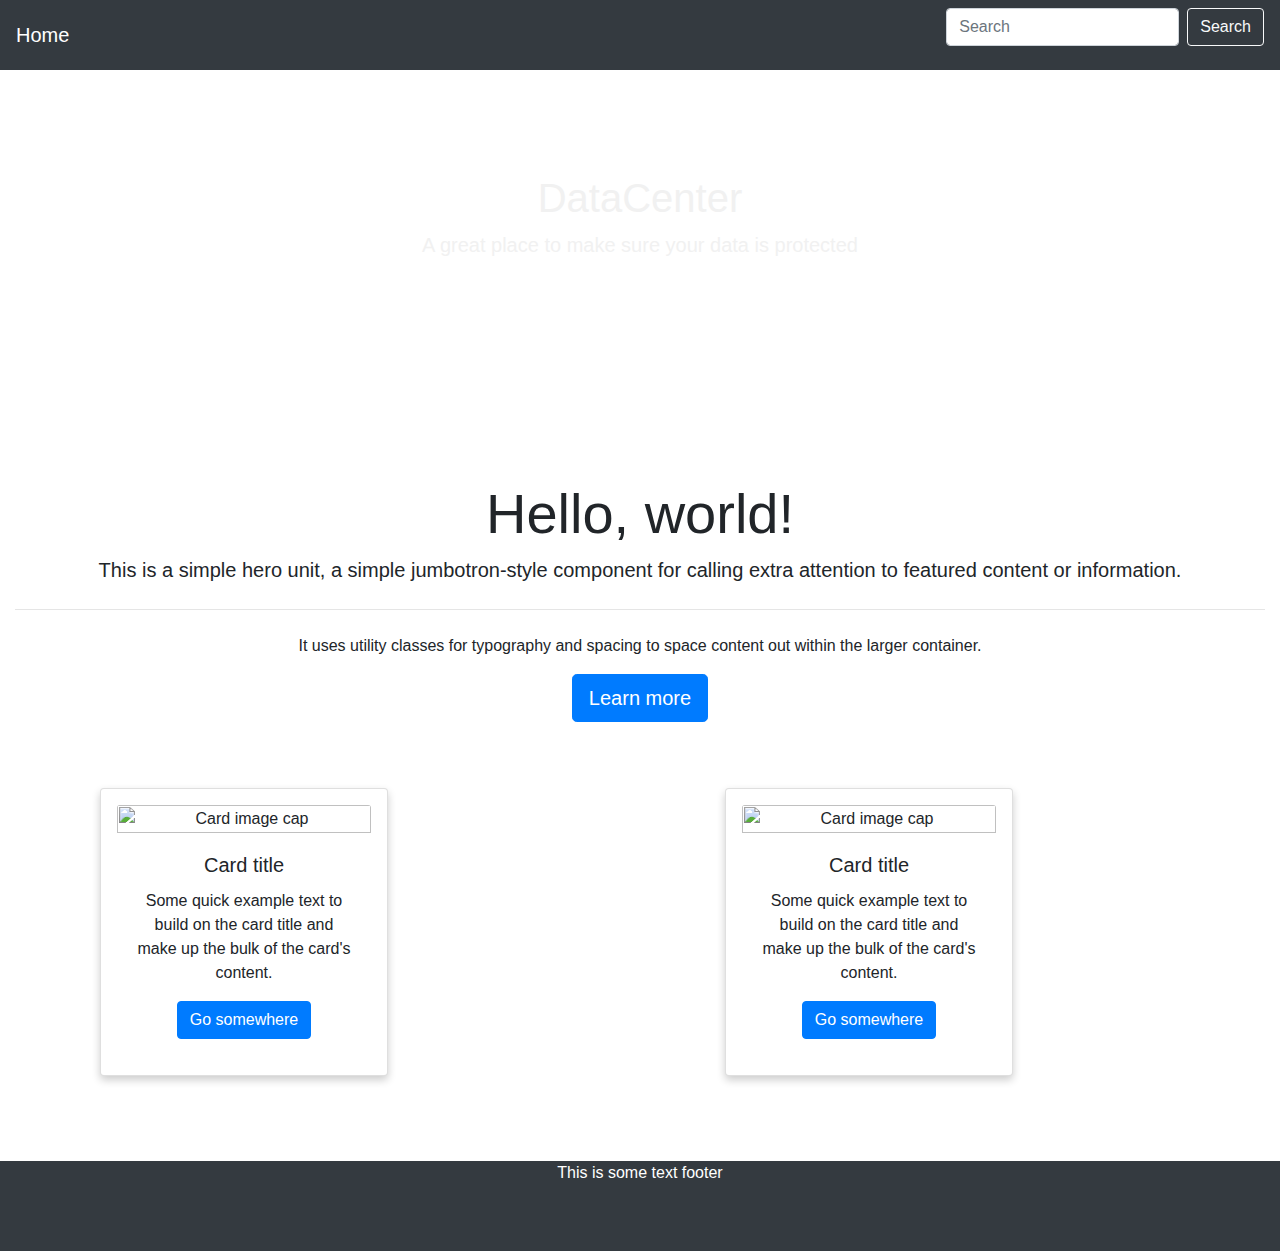
==== index.html @ 4947f7ec "dash" ====
<html lang="en">
<head>
  <meta charset="UTF-8">
  <meta http-equiv="X-UA-Compatible" content="IE=edge">
  <meta name="viewport" content="width=device-width, initial-scale=1.0">
  <title>Document</title>
</head>
<body>
  
</body>
</html>
<head>
    <meta charset="UTF-8">
    <meta http-equiv="X-UA-Compatible" content="IE=edge">
    <meta name="viewport" content="width=device-width, initial-scale=1.0">
    <link rel="stylesheet" href="style.css">
    <link rel="stylesheet" href="https://stackpath.bootstrapcdn.com/bootstrap/4.3.1/css/bootstrap.min.css"/>
    <script type="text/javascript" src='js/index.js'></script>
    <title>DataDemo</title>

</head>
<body>
    
  <nav class="navbar lg fixed-top navbar navbar-dark bg-dark">  
    <a class="navbar-brand" href="index.html">Home</a>

     <form class="form-inline">
      <input class="form-control mr-sm-2" type="search" placeholder="Search" aria-label="Search">
      <button class="btn btn-outline-light my-2 my-sm-0" type="submit">Search</button>
    </form>
  
      </nav>

      <header class="masthead">
        <div class="container h-100">
          <div class="row h-100 align-items-center">
            <div class="col-12 text-center">
              <h1 class="font-weight-light">DataCenter</h1>
              <p class="lead">A great place to make sure your data is protected</p>
            </div>
          </div>
        </div>
      </header>

<body>
      <div class="container-fluid">
      <div class="jumbotron-fluid">
        <h1 class="display-4">Hello, world!</h1>
        <p class="lead">This is a simple hero unit, a simple jumbotron-style component for calling extra attention to featured content or information.</p>
        <hr class="my-4">
        <p>It uses utility classes for typography and spacing to space content out within the larger container.</p>
        <p class="lead">
          <a class="btn btn-primary btn-lg" href="#" role="button" >Learn more</a>
        </p>

        <div class="row">
        <div class="column">
        <div class="card" style="width: 18rem;">
          <img class="card-img-top" src="..." alt="Card image cap">
          <div class="card-body">
            <h5 class="card-title">Card title</h5>
            <p class="card-text">Some quick example text to build on the card title and make up the bulk of the card's content.</p>
            <a href="#" class="btn btn-primary">Go somewhere</a>
          </div>
        </div>
        </div>
        
      
        <div class="row">
          <div class="column">
          <div class="card" style="width: 18rem;">
            <img class="card-img-top" src="..." alt="Card image cap">
            <div class="card-body">
              <h5 class="card-title">Card title</h5>
              <p class="card-text">Some quick example text to build on the card title and make up the bulk of the card's content.</p>
              <a href="#" class="btn btn-primary">Go somewhere</a>
            </div>
          </div>
          </div>
      </div>
    </div>
    </div>
    </div>

      <div class="footer bg-dark">
        <p>This is some text footer</p>
      </div>
    </body>
</body>
</html>
---- style.css ----
.footer {
  position: sticky fixed;
  height: 10%;
  width: 100%;
  color: white;
  text-align: center;
  margin-left: 0px;
  margin-right: 0%;
}

.jumbotron-fluid {
  margin-top: 30px;
  margin-bottom: 85px;
  text-align: center;
}

.column {
  float: left;
  width: 50%;
  padding: 0 100px;
  margin-top: 50px;
}

.row {
  margin: 0 -5px;
}

.row:after {
  content: "";
  display: table;
  clear: both;
}

.card {
  box-shadow: 0 4px 8px 0 rgba(0, 0, 0, 0.2); /* this adds the "card" effect */
  padding: 16px;
  text-align: center;
  background-color: #f1f1f1;
}

.masthead {
  height: 50vh;
  min-height: 100px;
  background-image: url(data.jpeg);
  background-size: cover;
  background-position: center;
  background-repeat: no-repeat;
  color: #f1f1f1;
}

.search {
  position: absolute;
  right: 50px;
  top: 80px;
}

.form-inline {
  float: right;
  margin-left: auto;
}
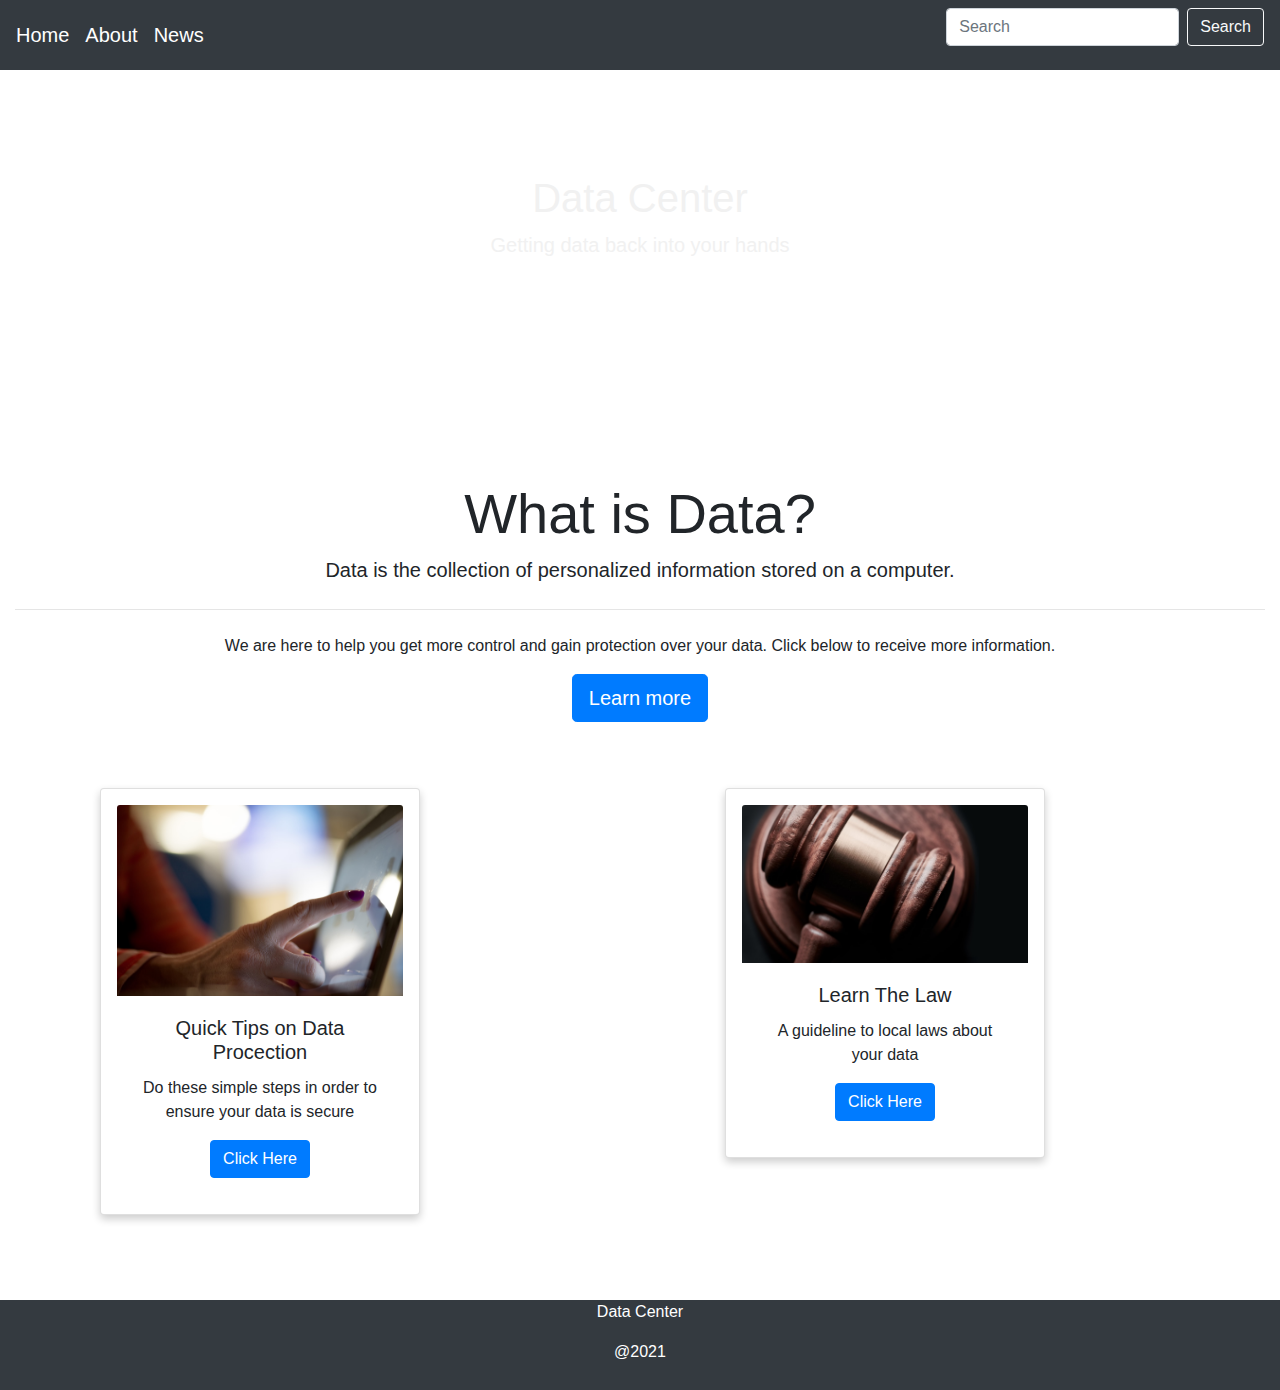
==== commit a44ce222: "file" ====
--- a/index.html
+++ b/index.html
@@ -23,6 +23,9 @@
     
   <nav class="navbar lg fixed-top navbar navbar-dark bg-dark">  
     <a class="navbar-brand" href="index.html">Home</a>
+    <a class="navbar-brand" href="index.html">About</a>
+    <a class="navbar-brand" href="index.html">News</a>
+
 
      <form class="form-inline">
       <input class="form-control mr-sm-2" type="search" placeholder="Search" aria-label="Search">
@@ -35,8 +38,8 @@
         <div class="container h-100">
           <div class="row h-100 align-items-center">
             <div class="col-12 text-center">
-              <h1 class="font-weight-light">DataCenter</h1>
-              <p class="lead">A great place to make sure your data is protected</p>
+              <h1 class="font-weight-light">Data Center</h1>
+              <p class="lead">Getting data back into your hands</p>
             </div>
           </div>
         </div>
@@ -45,22 +48,22 @@
 <body>
       <div class="container-fluid">
       <div class="jumbotron-fluid">
-        <h1 class="display-4">Hello, world!</h1>
-        <p class="lead">This is a simple hero unit, a simple jumbotron-style component for calling extra attention to featured content or information.</p>
+        <h1 class="display-4">What is Data?</h1>
+        <p class="lead"> Data is the collection of personalized information stored on a computer.</p>
         <hr class="my-4">
-        <p>It uses utility classes for typography and spacing to space content out within the larger container.</p>
+        <p>We are here to help you get more control and gain protection over your data. Click below to receive more information.</p>
         <p class="lead">
           <a class="btn btn-primary btn-lg" href="#" role="button" >Learn more</a>
         </p>
 
         <div class="row">
         <div class="column">
-        <div class="card" style="width: 18rem;">
-          <img class="card-img-top" src="..." alt="Card image cap">
+        <div class="card" style="width: 20rem;">
+          <img class="card-img-top" src="Tips.jpeg" alt="Card image cap">
           <div class="card-body">
-            <h5 class="card-title">Card title</h5>
-            <p class="card-text">Some quick example text to build on the card title and make up the bulk of the card's content.</p>
-            <a href="#" class="btn btn-primary">Go somewhere</a>
+            <h5 class="card-title">Quick Tips on Data Procection</h5>
+            <p class="card-text">Do these simple steps in order to ensure your data is secure </p>
+            <a href="#" class="btn btn-primary">Click Here</a>
           </div>
         </div>
         </div>
@@ -68,12 +71,12 @@
       
         <div class="row">
           <div class="column">
-          <div class="card" style="width: 18rem;">
-            <img class="card-img-top" src="..." alt="Card image cap">
+          <div class="card" style="width: 20rem;">
+            <img class="card-img-top" src="laws.jpeg" alt="Card image cap">
             <div class="card-body">
-              <h5 class="card-title">Card title</h5>
-              <p class="card-text">Some quick example text to build on the card title and make up the bulk of the card's content.</p>
-              <a href="#" class="btn btn-primary">Go somewhere</a>
+              <h5 class="card-title">Learn The Law</h5>
+              <p class="card-text">A guideline to local laws about your data</p>
+              <a href="#" class="btn btn-primary">Click Here</a>
             </div>
           </div>
           </div>
@@ -83,7 +86,8 @@
     </div>
 
       <div class="footer bg-dark">
-        <p>This is some text footer</p>
+        <p>Data Center</p>
+        <p>@2021</p>
       </div>
     </body>
 </body>
--- a/style.css
+++ b/style.css
@@ -41,7 +41,7 @@
 .masthead {
   height: 50vh;
   min-height: 100px;
-  background-image: url(data.jpeg);
+  background-image: url("data.jpeg");
   background-size: cover;
   background-position: center;
   background-repeat: no-repeat;
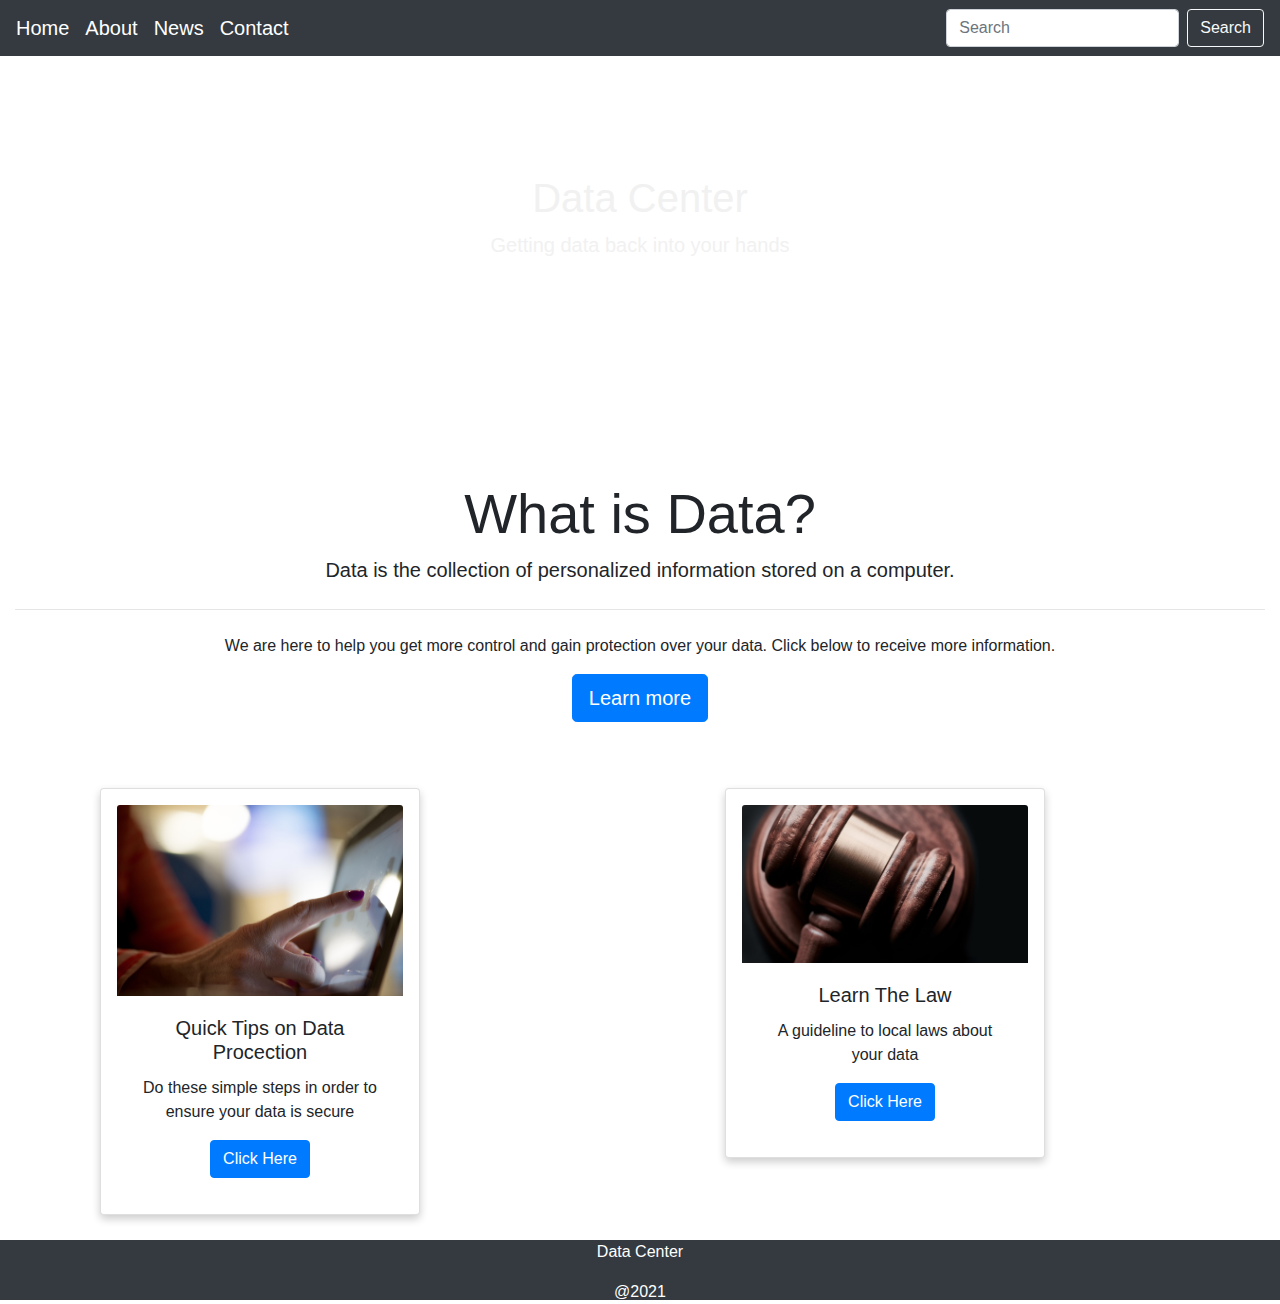
==== commit c7c0c710: "contact" ====
--- a/index.html
+++ b/index.html
@@ -1,14 +1,5 @@
+<!DOCTYPE html>
 <html lang="en">
-<head>
-  <meta charset="UTF-8">
-  <meta http-equiv="X-UA-Compatible" content="IE=edge">
-  <meta name="viewport" content="width=device-width, initial-scale=1.0">
-  <title>Document</title>
-</head>
-<body>
-  
-</body>
-</html>
 <head>
     <meta charset="UTF-8">
     <meta http-equiv="X-UA-Compatible" content="IE=edge">
@@ -17,14 +8,14 @@
     <link rel="stylesheet" href="https://stackpath.bootstrapcdn.com/bootstrap/4.3.1/css/bootstrap.min.css"/>
     <script type="text/javascript" src='js/index.js'></script>
     <title>DataDemo</title>
+</head>
 
-</head>
 <body>
-    
   <nav class="navbar lg fixed-top navbar navbar-dark bg-dark">  
     <a class="navbar-brand" href="index.html">Home</a>
     <a class="navbar-brand" href="index.html">About</a>
     <a class="navbar-brand" href="index.html">News</a>
+    <a class="navbar-brand" href="Contact.html">Contact</a>
 
 
      <form class="form-inline">
@@ -90,5 +81,6 @@
         <p>@2021</p>
       </div>
     </body>
+
 </body>
 </html>--- a/style.css
+++ b/style.css
@@ -58,3 +58,28 @@
   float: right;
   margin-left: auto;
 }
+
+html {
+  position: relative;
+  min-height: 100%;
+}
+body {
+  /* Margin bottom by footer height */
+  margin-bottom: 60px;
+}
+.footer {
+  position: absolute;
+  bottom: 0;
+  width: 100%;
+  /* Set the fixed height of the footer here */
+  height: 60px;
+  background-color: #f5f5f5;
+}
+
+#contact {
+  margin-top: 100px;
+  border: black;
+  border-width: small;
+  border-style: solid;
+  padding: 30px;
+}
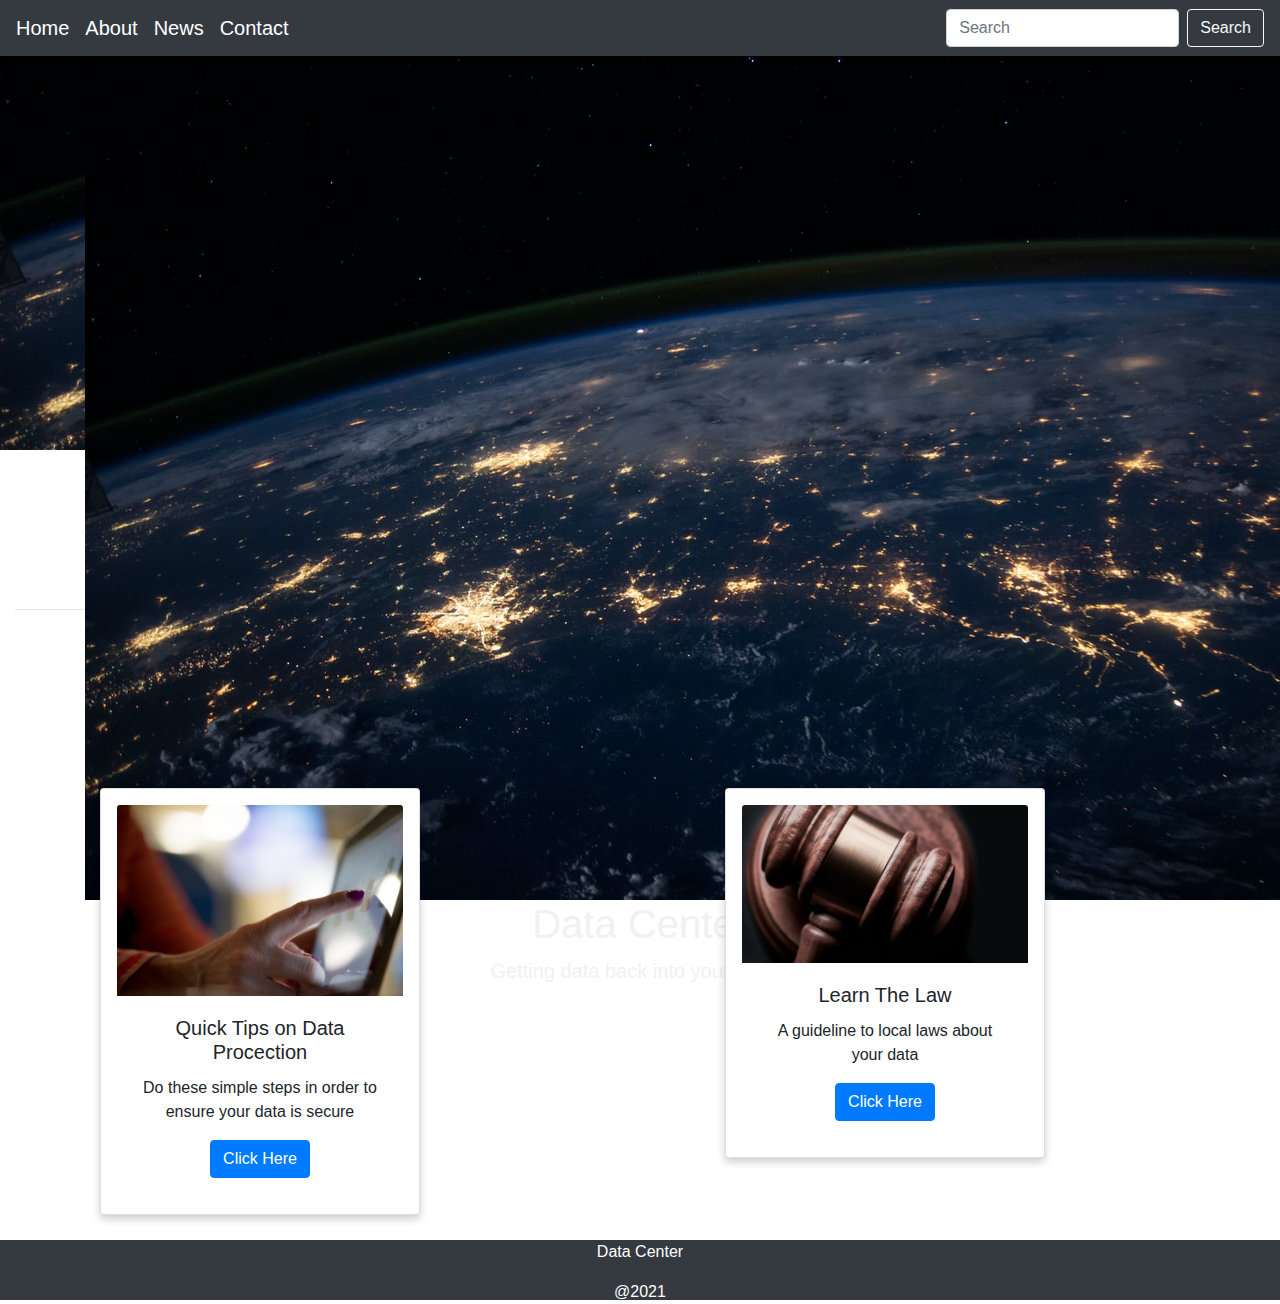
==== commit 6fdc6c55: "data" ====
--- a/index.html
+++ b/index.html
@@ -14,21 +14,19 @@
   <nav class="navbar lg fixed-top navbar navbar-dark bg-dark">  
     <a class="navbar-brand" href="index.html">Home</a>
     <a class="navbar-brand" href="index.html">About</a>
-    <a class="navbar-brand" href="index.html">News</a>
+    <a class="navbar-brand" href="News.html">News</a>
     <a class="navbar-brand" href="Contact.html">Contact</a>
-
-
      <form class="form-inline">
       <input class="form-control mr-sm-2" type="search" placeholder="Search" aria-label="Search">
       <button class="btn btn-outline-light my-2 my-sm-0" type="submit">Search</button>
     </form>
-  
       </nav>
 
       <header class="masthead">
         <div class="container h-100">
           <div class="row h-100 align-items-center">
             <div class="col-12 text-center">
+              <img src="Data.jpeg" alt="Data">
               <h1 class="font-weight-light">Data Center</h1>
               <p class="lead">Getting data back into your hands</p>
             </div>
@@ -36,7 +34,6 @@
         </div>
       </header>
 
-<body>
       <div class="container-fluid">
       <div class="jumbotron-fluid">
         <h1 class="display-4">What is Data?</h1>
--- a/style.css
+++ b/style.css
@@ -41,7 +41,7 @@
 .masthead {
   height: 50vh;
   min-height: 100px;
-  background-image: url("data.jpeg");
+  background-image: url("Data.jpeg");
   background-size: cover;
   background-position: center;
   background-repeat: no-repeat;
@@ -65,7 +65,7 @@
 }
 body {
   /* Margin bottom by footer height */
-  margin-bottom: 60px;
+  margin-bottom: 100px;
 }
 .footer {
   position: absolute;
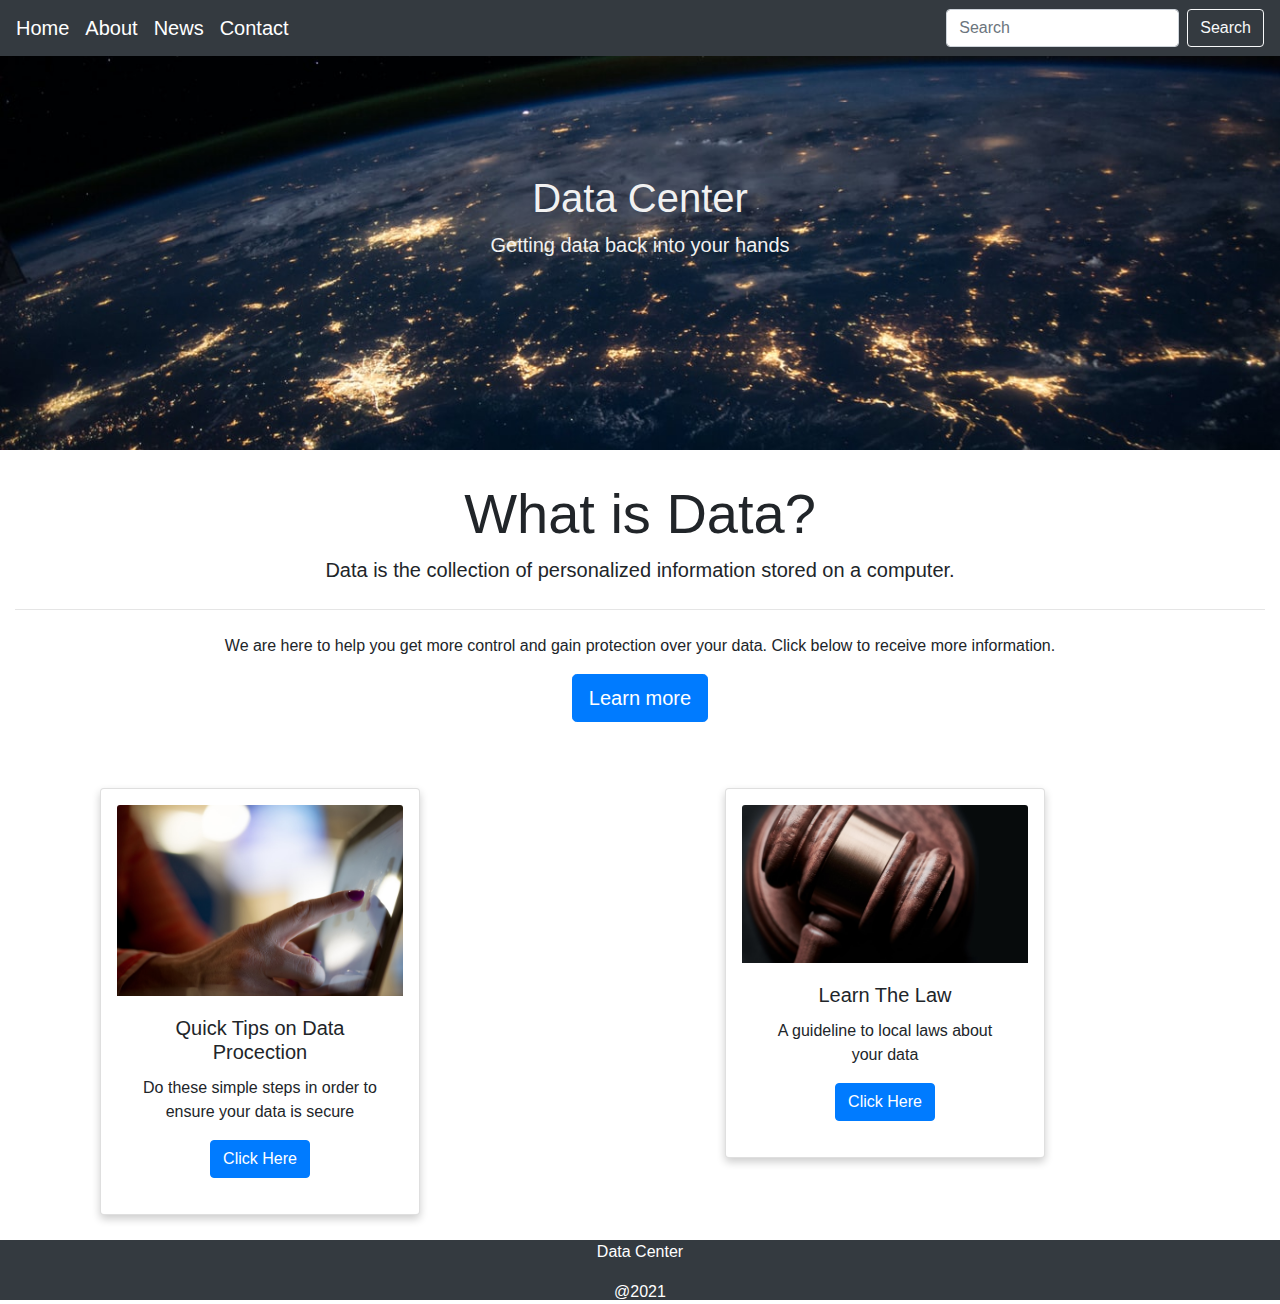
==== commit 1c43baad: "data" ====
--- a/index.html
+++ b/index.html
@@ -26,7 +26,6 @@
         <div class="container h-100">
           <div class="row h-100 align-items-center">
             <div class="col-12 text-center">
-              <img src="Data.jpeg" alt="Data">
               <h1 class="font-weight-light">Data Center</h1>
               <p class="lead">Getting data back into your hands</p>
             </div>
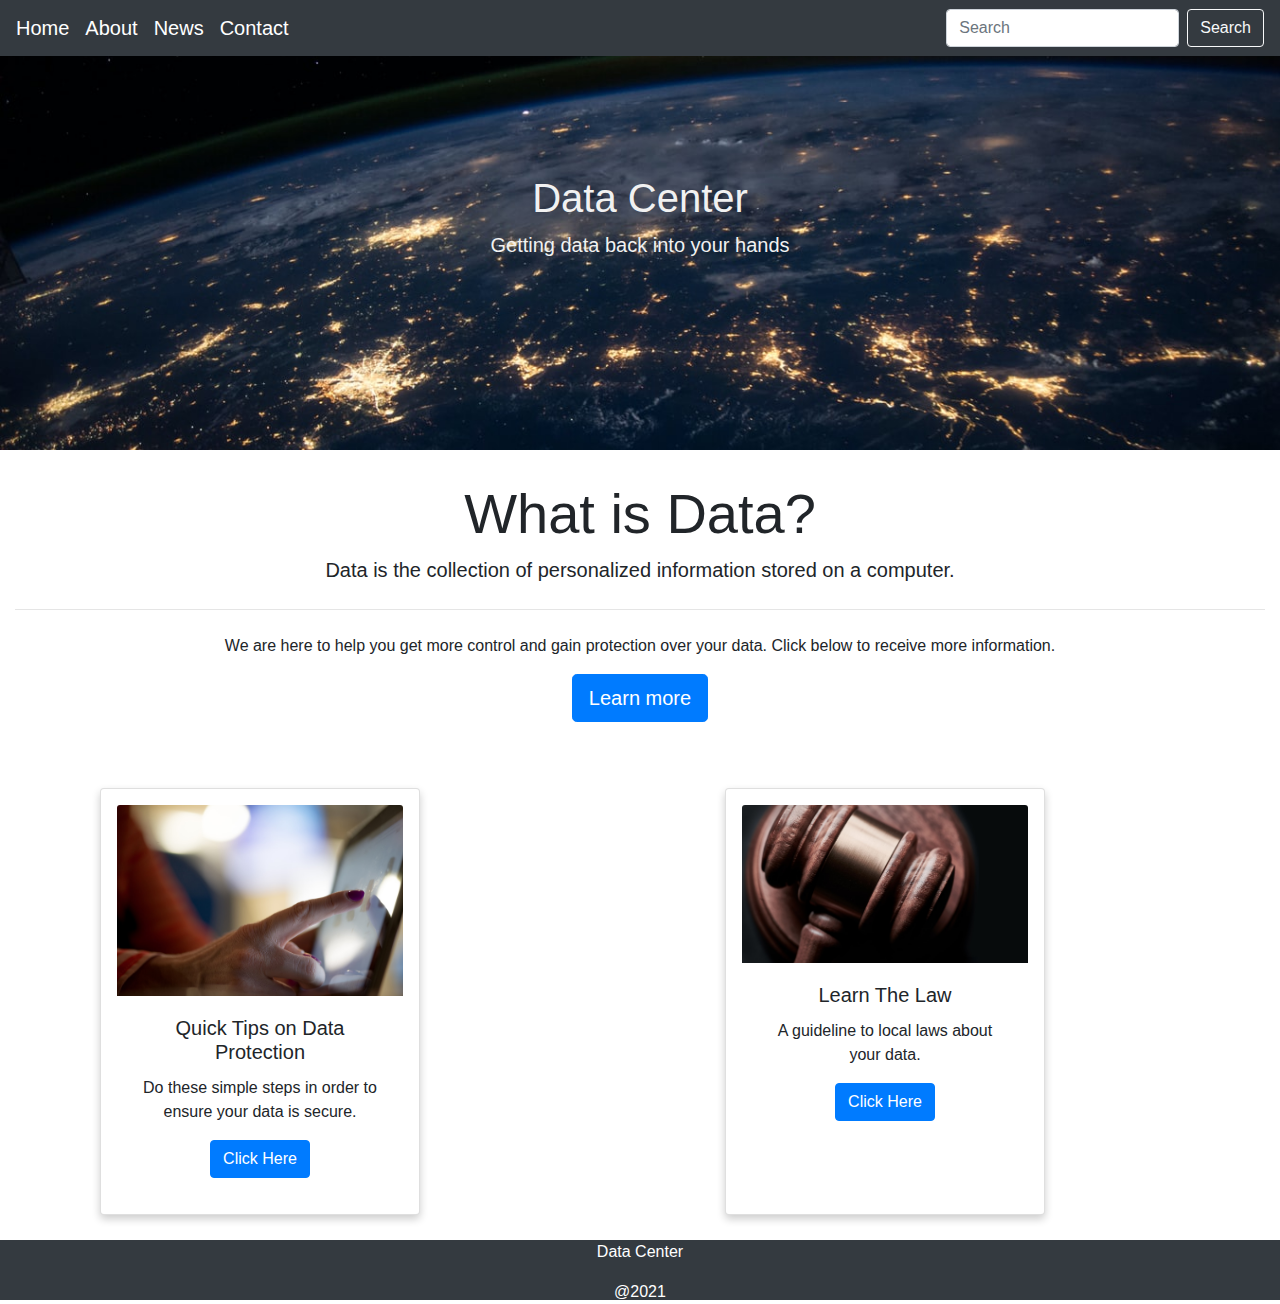
==== commit bcce3128: "index" ====
--- a/index.html
+++ b/index.html
@@ -13,9 +13,9 @@
 <body>
   <nav class="navbar lg fixed-top navbar navbar-dark bg-dark">  
     <a class="navbar-brand" href="index.html">Home</a>
-    <a class="navbar-brand" href="index.html">About</a>
-    <a class="navbar-brand" href="News.html">News</a>
-    <a class="navbar-brand" href="Contact.html">Contact</a>
+    <a class="navbar-brand" href="">About</a>
+    <a class="navbar-brand" href="">News</a>
+    <a class="navbar-brand" href="">Contact</a>
      <form class="form-inline">
       <input class="form-control mr-sm-2" type="search" placeholder="Search" aria-label="Search">
       <button class="btn btn-outline-light my-2 my-sm-0" type="submit">Search</button>
@@ -48,8 +48,8 @@
         <div class="card" style="width: 20rem;">
           <img class="card-img-top" src="Tips.jpeg" alt="Card image cap">
           <div class="card-body">
-            <h5 class="card-title">Quick Tips on Data Procection</h5>
-            <p class="card-text">Do these simple steps in order to ensure your data is secure </p>
+            <h5 class="card-title">Quick Tips on Data Protection</h5>
+            <p class="card-text">Do these simple steps in order to ensure your data is secure. </p>
             <a href="#" class="btn btn-primary">Click Here</a>
           </div>
         </div>
@@ -62,7 +62,7 @@
             <img class="card-img-top" src="laws.jpeg" alt="Card image cap">
             <div class="card-body">
               <h5 class="card-title">Learn The Law</h5>
-              <p class="card-text">A guideline to local laws about your data</p>
+              <p class="card-text">A guideline to local laws about your data.</p>
               <a href="#" class="btn btn-primary">Click Here</a>
             </div>
           </div>
--- a/style.css
+++ b/style.css
@@ -36,12 +36,13 @@
   padding: 16px;
   text-align: center;
   background-color: #f1f1f1;
+  height: 100%;
 }
 
 .masthead {
   height: 50vh;
   min-height: 100px;
-  background-image: url("Data.jpeg");
+  background-image: url("Data.jpg");
   background-size: cover;
   background-position: center;
   background-repeat: no-repeat;
